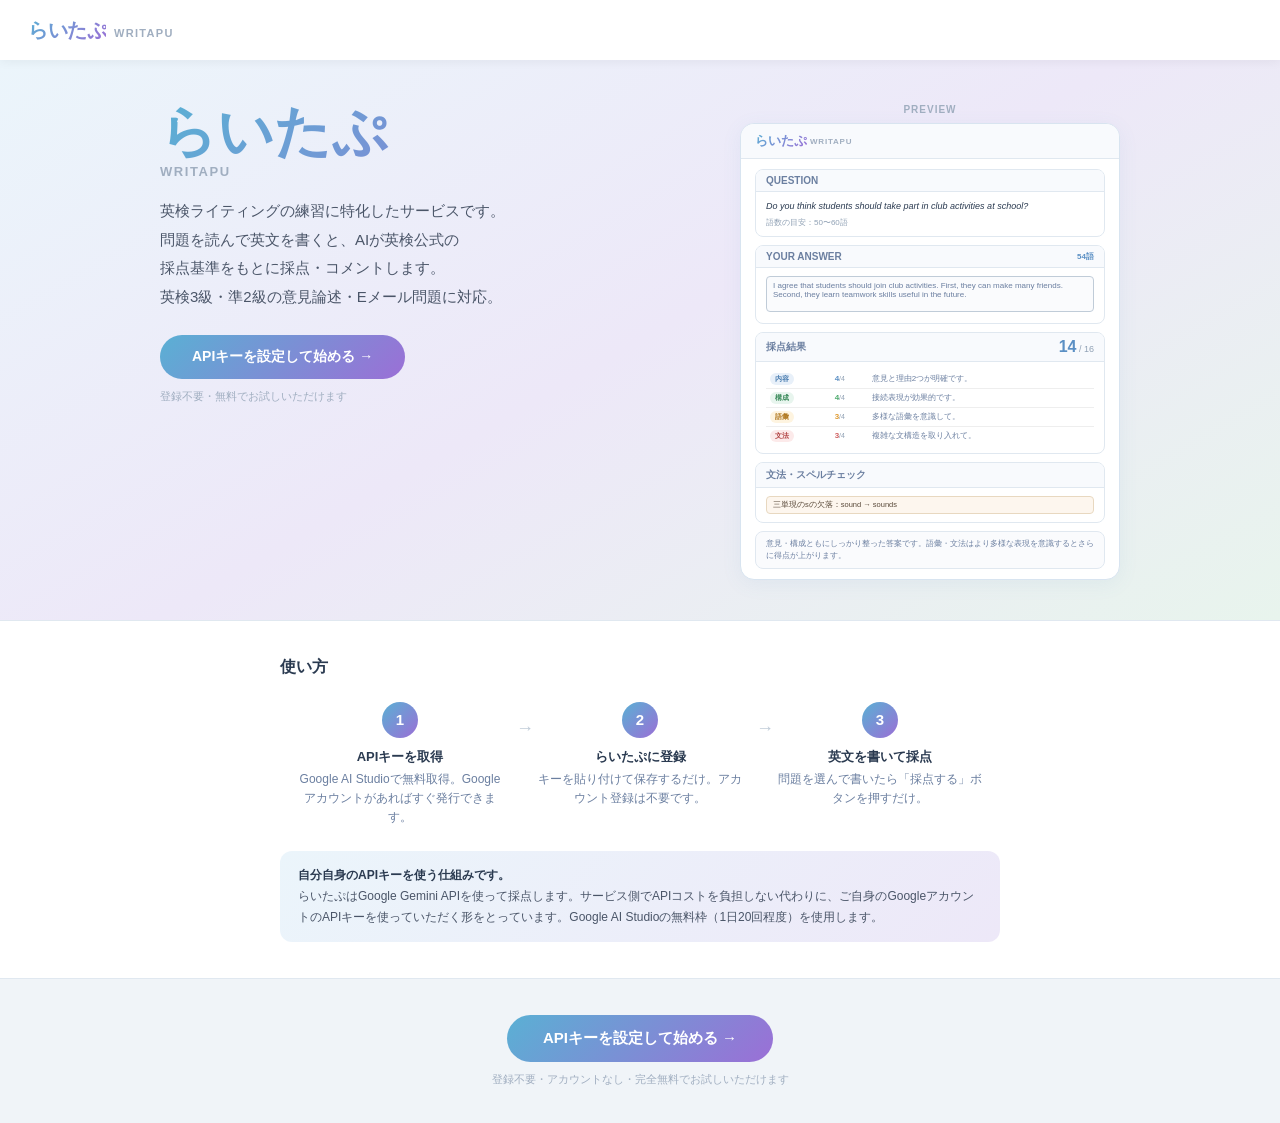
==== index.html @ c17b17aa "close #1: 初期リリース — らいたぷ 英検ライティングAI採点アプリ" ====
<!DOCTYPE html>
<html lang="ja">
<head>
  <meta charset="UTF-8">
  <meta name="viewport" content="width=device-width, initial-scale=1.0">
  <title>らいたぷ — 英検ライティング AI採点</title>
  <link rel="icon" type="image/png" href="favicon.png">
  <link rel="stylesheet" href="style.css">
</head>
<body>

<!-- ===== LANDING SCREEN ===== -->
<div id="screen-landing">
  <nav class="nav">
    <div class="logo-wrap">
      <span class="logo-text">らいたぷ</span>
      <span class="logo-sub">WRITAPU</span>
    </div>
  </nav>

  <div class="hero">
    <div class="hero-inner">
      <div class="hero-left">
        <div class="hero-title">らいたぷ</div>
        <div class="hero-sub-en">WRITAPU</div>
        <p class="hero-desc">
          英検ライティングの練習に特化したサービスです。<br>
          問題を読んで英文を書くと、AIが英検公式の<br>
          採点基準をもとに採点・コメントします。<br>
          英検3級・準2級の意見論述・Eメール問題に対応。
        </p>
        <button class="btn-primary" id="landing-cta">APIキーを設定して始める →</button>
        <div class="btn-note">登録不要・無料でお試しいただけます</div>
      </div>
      <div class="hero-right">
        <div class="preview-label">PREVIEW</div>
        <div class="preview-card">
          <div class="pv-nav">
            <span class="pv-logo">らいたぷ</span>
            <span class="pv-logo-sub">WRITAPU</span>
          </div>
          <div class="pv-body">
            <div class="pv-sec">
              <div class="pv-sec-head"><span class="pv-sec-name">QUESTION</span></div>
              <div class="pv-sec-body">
                <div class="pv-q-text">Do you think students should take part in club activities at school?</div>
                <div class="pv-q-note">語数の目安：50〜60語</div>
              </div>
            </div>
            <div class="pv-sec">
              <div class="pv-sec-head">
                <span class="pv-sec-name">YOUR ANSWER</span>
                <span style="margin-left:auto;font-size:8px;color:#5a8fc4;font-weight:700">54語</span>
              </div>
              <div class="pv-sec-body">
                <textarea class="pv-ta" readonly>I agree that students should join club activities. First, they can make many friends. Second, they learn teamwork skills useful in the future.</textarea>
              </div>
            </div>
            <div class="pv-sec">
              <div class="pv-sec-head">
                <span class="pv-sec-name">採点結果</span>
                <span style="margin-left:auto"><span class="pv-score">14</span><span class="pv-denom"> / 16</span></span>
              </div>
              <div class="pv-sec-body">
                <table class="pv-tbl">
                  <tr>
                    <td><span class="pv-pill" style="background:#e8f0f9;color:#4a7db0">内容</span></td>
                    <td class="pv-frac" style="color:#5a8fc4">4<span class="pv-frac-den">/4</span></td>
                    <td class="pv-cmt">意見と理由2つが明確です。</td>
                  </tr>
                  <tr>
                    <td><span class="pv-pill" style="background:#e8f5ee;color:#3a8a5a">構成</span></td>
                    <td class="pv-frac" style="color:#4aaa6a">4<span class="pv-frac-den">/4</span></td>
                    <td class="pv-cmt">接続表現が効果的です。</td>
                  </tr>
                  <tr>
                    <td><span class="pv-pill" style="background:#fef4e0;color:#b07820">語彙</span></td>
                    <td class="pv-frac" style="color:#e09a30">3<span class="pv-frac-den">/4</span></td>
                    <td class="pv-cmt">多様な語彙を意識して。</td>
                  </tr>
                  <tr>
                    <td><span class="pv-pill" style="background:#fceaea;color:#b04040">文法</span></td>
                    <td class="pv-frac" style="color:#d06060">3<span class="pv-frac-den">/4</span></td>
                    <td class="pv-cmt">複雑な文構造を取り入れて。</td>
                  </tr>
                </table>
              </div>
            </div>
            <div class="pv-sec">
              <div class="pv-sec-head"><span class="pv-sec-name">文法・スペルチェック</span></div>
              <div class="pv-sec-body">
                <div class="pv-err-item">三単現のsの欠落：sound → sounds</div>
              </div>
            </div>
            <div class="pv-cbox">意見・構成ともにしっかり整った答案です。語彙・文法はより多様な表現を意識するとさらに得点が上がります。</div>
          </div>
        </div>
      </div>
    </div>
  </div>

  <div class="how">
    <div class="how-inner">
      <div class="sec-title">使い方</div>
      <div class="how-steps">
        <div class="how-step">
          <div class="how-num">1</div>
          <div class="how-step-title">APIキーを取得</div>
          <div class="how-step-desc">Google AI Studioで無料取得。Googleアカウントがあればすぐ発行できます。</div>
        </div>
        <div class="how-step">
          <div class="how-num">2</div>
          <div class="how-step-title">らいたぷに登録</div>
          <div class="how-step-desc">キーを貼り付けて保存するだけ。アカウント登録は不要です。</div>
        </div>
        <div class="how-step">
          <div class="how-num">3</div>
          <div class="how-step-title">英文を書いて採点</div>
          <div class="how-step-desc">問題を選んで書いたら「採点する」ボタンを押すだけ。</div>
        </div>
      </div>
      <div class="how-note">
        <strong>自分自身のAPIキーを使う仕組みです。</strong><br>
        らいたぷはGoogle Gemini APIを使って採点します。サービス側でAPIコストを負担しない代わりに、ご自身のGoogleアカウントのAPIキーを使っていただく形をとっています。Google AI Studioの無料枠（1日20回程度）を使用します。
      </div>
    </div>
  </div>

  <div class="cta">
    <button class="cta-btn" id="landing-cta2">APIキーを設定して始める →</button>
    <div class="cta-sub">登録不要・アカウントなし・完全無料でお試しいただけます</div>
  </div>
</div>

<!-- ===== MAIN SCREEN ===== -->
<div id="screen-main" style="display:none">
  <nav class="nav">
    <div class="logo-wrap">
      <span class="logo-text">らいたぷ</span>
      <span class="logo-sub">WRITAPU</span>
    </div>
    <button class="nav-link" id="nav-settings">⚙ API設定</button>
  </nav>

  <div class="api-ok-bar">
    <span>✓ APIキーが設定されています</span>
    <div class="api-ok-right">
      <button class="api-ok-change" id="api-change-btn">変更する</button>
      <button class="api-delete-btn" id="api-delete-btn">🗑 APIキーを削除</button>
    </div>
  </div>

  <div class="main-wrap">
    <div class="main-inner">
      <div class="sel-row">
        <span class="sel-label">級・問題種別：</span>
        <select class="grade-sel" id="grade-select">
          <option value="p2-opinion">準2級 — 意見論述</option>
          <option value="p2-email">準2級 — Eメール</option>
          <option value="3-opinion">3級 — 意見論述</option>
          <option value="3-email">3級 — Eメール</option>
          <option disabled>2級以上（近日対応）</option>
        </select>
      </div>

      <div class="blocks-wrap">
        <!-- QUESTION block -->
        <div class="s-block">
          <div class="s-head"><span class="s-name">QUESTION</span></div>
          <div class="q-body" id="question-body"></div>
        </div>

        <!-- YOUR ANSWER block -->
        <div class="s-block">
          <div class="s-head"><span class="s-name">YOUR ANSWER</span></div>
          <div class="ans-body">
            <div class="ans-top">
              <div class="wc"><span id="word-count">0</span>語</div>
            </div>
            <div class="email-reply-open" id="email-reply-open" style="display:none">
              <div id="email-reply-salutation" class="email-reply-salutation"></div>
              <div class="email-reply-thanks">Thank you for your e-mail.</div>
            </div>
            <textarea
              class="ans-ta"
              id="answer-ta"
              spellcheck="false"
              autocorrect="off"
              autocomplete="off"
              placeholder="ここに英文を入力してください。"
            ></textarea>
            <div class="email-reply-close" id="email-reply-close" style="display:none">Best wishes,</div>
            <div class="ans-foot">
              <span class="ans-note">スペルチェック・自動修正はオフにしています</span>
              <button class="submit-btn" id="submit-btn">採点する →</button>
            </div>
          </div>
        </div>

        <!-- LOADING block -->
        <div class="s-block" id="loading-block" style="display:none">
          <div class="loading-wrap">
            <div class="loading-spinner"></div>
            <div class="loading-text">AIが採点しています…</div>
          </div>
        </div>

        <!-- RESULT block -->
        <div class="s-block" id="result-block" style="display:none">
          <div class="s-head"><span class="s-name">採点結果</span></div>
          <div class="res-body" id="result-body"></div>
        </div>

        <!-- ERRORS block -->
        <div class="s-block" id="errors-block" style="display:none">
          <div class="s-head"><span class="s-name">文法・スペルチェック</span></div>
          <div class="com-body">
            <div class="errors-none" id="errors-none">文法・スペルの誤りは見つかりませんでした</div>
            <ul class="errors-list" id="errors-list"></ul>
          </div>
        </div>

        <!-- OVERALL COMMENT block -->
        <div class="s-block" id="overall-block" style="display:none">
          <div class="s-head"><span class="s-name">総合コメント</span></div>
          <div class="com-body">
            <div id="overall-text"></div>
          </div>
        </div>
      </div>
    </div>
  </div>
</div>

<!-- ===== SETTINGS SCREEN ===== -->
<div id="screen-settings" style="display:none">
  <nav class="nav">
    <div class="logo-wrap">
      <span class="logo-text">らいたぷ</span>
      <span class="logo-sub">WRITAPU</span>
    </div>
    <button class="nav-link" id="settings-back">← 採点画面に戻る</button>
  </nav>

  <div class="set-wrap">
    <div>
      <div class="page-title">API設定</div>
      <div class="page-sub">
        Google Gemini APIキーを設定することで、採点機能が使えるようになります。<br>
        設定前に以下の内容をご確認ください。
      </div>
    </div>

    <!-- Agree card -->
    <div class="set-card">
      <div class="set-card-title">ご利用の前に</div>
      <div class="agree-list" id="agree-list">
        <div class="ag-item" data-idx="0">
          <div class="cb" id="cb0"></div>
          <div class="ag-txt">
            <div class="ag-tag tag-warn">採点について</div><br>
            採点はAIが英検公式の採点基準を参照して行いますが、<strong>本番試験の採点と同一であることは保証されません。</strong>また、このサービスは合格を保証するものではありません。
          </div>
        </div>
        <div class="ag-item" data-idx="1">
          <div class="cb" id="cb1"></div>
          <div class="ag-txt">
            <div class="ag-tag tag-use">利用枠・費用</div><br>
            設定するAPIキーは<strong>ご自身のGoogleアカウントのAPI利用枠・費用に影響します。</strong>無料枠の範囲内であれば費用は発生しませんが、有料プランのご利用中や無料枠を超えた場合は費用が発生することがあります。ご自身の利用状況をご確認ください。
          </div>
        </div>
        <div class="ag-item" data-idx="2">
          <div class="cb" id="cb2"></div>
          <div class="ag-txt">
            <div class="ag-tag tag-priv">プライバシー</div><br>
            APIキーは<strong>端末ごとに設定が必要</strong>です。複数の端末で利用する場合はそれぞれで設定してください。
          </div>
        </div>
        <div class="ag-item" data-idx="3">
          <div class="cb" id="cb3"></div>
          <div class="ag-txt">
            <div class="ag-tag tag-priv">プライバシー</div><br>
            APIキーは<strong>お使いのブラウザのLocalStorage（端末内）にのみ保存</strong>され、サーバーには送信・保存されません。
          </div>
        </div>
        <div class="ag-item" data-idx="4">
          <div class="cb" id="cb4"></div>
          <div class="ag-txt">
            <div class="ag-tag tag-sec">セキュリティ</div><br>
            APIキーは<strong>第三者に教えないでください。</strong>漏洩・不正利用による損害について、当サービスは責任を負いません。
          </div>
        </div>
        <div class="ag-item" data-idx="5">
          <div class="cb" id="cb5"></div>
          <div class="ag-txt">
            <div class="ag-tag tag-sec">セキュリティ</div><br>
            <strong>共有パソコンやスマートフォンでの利用は推奨しません。</strong>共有端末ではAPIキーが第三者に悪用される可能性があります。どうしても使用する場合は、使用後に必ず「APIキーを削除」ボタンでキーを削除してください。
          </div>
        </div>
        <div class="ag-item" data-idx="6">
          <div class="cb" id="cb6"></div>
          <div class="ag-txt">
            <div class="ag-tag tag-use">データ学習</div><br>
            Google AI Studioの無料枠利用時は、<strong>入力した英文がGoogleのAI学習に使用される可能性</strong>があります。本番試験の答案や個人情報を含む文章は入力しないでください。
          </div>
        </div>
      </div>
      <div class="all-row" id="all-row">
        <div class="all-cb" id="cbAll"></div>
        <div class="all-txt">上記すべてに同意する</div>
      </div>
    </div>

    <!-- Guide card (API key input is inline in step 3) -->
    <div class="set-card">
      <div class="set-card-title">APIキーの取得方法</div>
      <div class="guide-steps">
        <div class="g-step">
          <div class="g-num">1</div>
          <div>
            <div class="g-title">Google AI Studioにアクセス</div>
            <div class="g-desc">
              <a class="g-link" href="https://aistudio.google.com" target="_blank" rel="noopener">aistudio.google.com<svg xmlns="http://www.w3.org/2000/svg" width="11" height="11" viewBox="0 0 24 24" fill="none" stroke="currentColor" stroke-width="2.5" stroke-linecap="round" stroke-linejoin="round" aria-hidden="true" style="display:inline-block;vertical-align:middle;margin-left:2px;position:relative;top:-1px"><path d="M18 13v6a2 2 0 0 1-2 2H5a2 2 0 0 1-2-2V8a2 2 0 0 1 2-2h6"/><polyline points="15 3 21 3 21 9"/><line x1="10" y1="14" x2="21" y2="3"/></svg></a> を開き、Googleアカウントでログインしてください。
            </div>
          </div>
        </div>
        <div class="g-step">
          <div class="g-num">2</div>
          <div style="flex:1">
            <div class="g-title">APIキーを作成</div>
            <div class="g-desc">左メニューの「Get API key」→「APIキーを作成」をクリック。キーが発行されたら「キーをコピー」でコピーします。</div>
            <div class="g-screenshots">
              <img src="img/api-setup-01-aistudio-top.png" alt="Get API key をクリック">
              <img src="img/api-setup-02-key-list.png" alt="APIキーを作成 をクリック">
              <img src="img/api-setup-03-create-dialog.png" alt="キーを作成 をクリック">
              <img src="img/api-setup-04-copy-key.png" alt="キーをコピー をクリック">
            </div>
          </div>
        </div>
        <div class="g-step">
          <div class="g-num">3</div>
          <div style="flex:1">
            <div class="g-title">らいたぷに貼り付けて保存</div>
            <div class="g-desc">コピーしたキーを以下に貼り付けて「保存」ボタンを押してください。次回以降は自動で読み込まれます。</div>
            <div class="g-inline-form">
              <div class="api-lbl">Gemini APIキー</div>
              <div class="api-inp-wrap">
                <input class="api-inp" id="api-inp" type="password" placeholder="AIza..." disabled />
                <button class="save-btn" id="save-api-btn" disabled>保存</button>
              </div>
              <div class="api-note">キーはお使いのブラウザ内にのみ保存されます。サーバーには送信されません。</div>
            </div>
          </div>
        </div>
      </div>
      <div class="lim-grid">
        <div class="lim-item">
          <div class="lim-lbl">使用モデル</div>
          <div class="lim-val">Gemini 2.5 Flash</div>
        </div>
        <div class="lim-item lim-item--warn">
          <div class="lim-lbl">無料枠の上限</div>
          <div class="lim-val">1日 20回</div>
        </div>
      </div>
      <div class="lim-note">無料枠は1日あたり20回までです。上限に達した場合は翌日にリセットされます。</div>
    </div>
  </div>
</div>

<script src="questions.js"></script>
<script src="prompts.js"></script>
<script src="api.js"></script>
<script src="app.js"></script>
</body>
</html>
---- style.css ----
* { box-sizing: border-box; margin: 0; padding: 0; }

body {
  font-family: -apple-system, BlinkMacSystemFont, "Segoe UI", Roboto, "Helvetica Neue", Arial, sans-serif;
  font-size: 14px;
  background: #F0F4F8;
  color: #2a3a50;
}

/* ===== COMMON ===== */
.hidden { display: none; }

.nav {
  background: white;
  box-shadow: 0 2px 10px rgba(0,0,0,0.05);
  height: 60px;
  padding: 0 28px;
  display: flex;
  align-items: center;
  justify-content: space-between;
  position: sticky;
  top: 0;
  z-index: 50;
}

.logo-wrap { display: flex; align-items: baseline; }
.logo-text {
  font-size: 20px;
  font-weight: 900;
  background: linear-gradient(135deg, #5ab0d4, #9B6FD6);
  -webkit-background-clip: text;
  -webkit-text-fill-color: transparent;
  background-clip: text;
  letter-spacing: -0.5px;
}
.logo-sub {
  font-size: 11px;
  font-weight: 700;
  letter-spacing: .12em;
  color: #A0AEC0;
  margin-left: 8px;
}

.nav-link {
  font-size: 12px;
  font-weight: 700;
  color: #6b7fa0;
  background: none;
  border: none;
  cursor: pointer;
  padding: 0;
}
.nav-link:hover { color: #5a8fc4; }

.btn-primary {
  display: inline-block;
  background: linear-gradient(135deg, #5ab0d4, #9B6FD6);
  color: white;
  border: none;
  border-radius: 30px;
  padding: 13px 32px;
  font-size: 14px;
  font-weight: 700;
  cursor: pointer;
  transition: opacity .15s;
}
.btn-primary:hover { opacity: .88; }

/* ===== LANDING ===== */
.hero {
  background: linear-gradient(150deg, #EBF5FB 0%, #EDE8F8 50%, #E8F4ED 100%);
  padding: 44px 32px 40px;
}
.hero-inner {
  max-width: 960px;
  margin: 0 auto;
  display: grid;
  grid-template-columns: 1fr 380px;
  gap: 32px;
  align-items: start;
}
.hero-title {
  font-size: 56px;
  font-weight: 900;
  line-height: 1;
  background: linear-gradient(135deg, #5ab0d4, #9B6FD6);
  -webkit-background-clip: text;
  -webkit-text-fill-color: transparent;
  background-clip: text;
}
.hero-sub-en {
  font-size: 13px;
  font-weight: 800;
  letter-spacing: .12em;
  color: #A0AEC0;
  margin-top: 4px;
  margin-bottom: 18px;
}
.hero-desc {
  font-size: 15px;
  line-height: 1.9;
  color: #4A5568;
  margin-bottom: 24px;
  font-weight: 500;
}
.btn-note {
  font-size: 11px;
  color: #A0AEC0;
  font-weight: 500;
  margin-top: 10px;
}

/* Preview card */
.preview-label {
  font-size: 10px;
  font-weight: 700;
  letter-spacing: .1em;
  color: #A0AEC0;
  text-align: center;
  margin-bottom: 8px;
}
.preview-card {
  background: white;
  border-radius: 14px;
  border: 0.5px solid #d8e4f0;
  overflow: hidden;
  box-shadow: 0 4px 20px rgba(90,143,196,0.08);
}
.pv-nav {
  background: #f8fafd;
  border-bottom: 0.5px solid #e0e8f0;
  padding: 8px 14px;
  display: flex;
  align-items: center;
}
.pv-logo {
  font-size: 13px;
  font-weight: 900;
  background: linear-gradient(135deg, #5ab0d4, #9B6FD6);
  -webkit-background-clip: text;
  -webkit-text-fill-color: transparent;
  background-clip: text;
}
.pv-logo-sub { font-size: 8px; font-weight: 700; letter-spacing: .1em; color: #A0AEC0; margin-left: 3px; }
.pv-body { padding: 10px 14px; display: flex; flex-direction: column; gap: 8px; }
.pv-sec { border: 0.5px solid #e0e8f0; border-radius: 8px; overflow: hidden; }
.pv-sec-head { background: #f8fafd; border-bottom: 0.5px solid #e0e8f0; padding: 5px 10px; display: flex; align-items: center; }
.pv-sec-name { font-size: 10px; font-weight: 700; color: #6b7fa0; }
.pv-sec-body { padding: 8px 10px; }
.pv-q-text { font-size: 9px; font-style: italic; color: #2a3a50; line-height: 1.5; margin-bottom: 3px; }
.pv-q-note { font-size: 8px; color: #8fa0b4; }
.pv-ta { width: 100%; height: 36px; border: 0.5px solid #c0ccd8; border-radius: 4px; background: #fafbfd; font-size: 8px; color: #6b7fa0; padding: 4px 6px; resize: none; font-family: inherit; }
.pv-score { font-size: 16px; font-weight: 900; color: #5a8fc4; }
.pv-denom { font-size: 9px; color: #8fa0b4; font-weight: 500; }
.pv-tbl { width: 100%; border-collapse: collapse; }
.pv-tbl td { padding: 3px 4px; font-size: 8px; border-bottom: 0.5px solid #eee; vertical-align: middle; }
.pv-tbl tr:last-child td { border-bottom: none; }
.pv-pill { display: inline-block; border-radius: 8px; padding: 1px 5px; font-size: 7px; font-weight: 700; white-space: nowrap; }
.pv-frac { font-size: 11px; font-weight: 800; padding: 0 4px; white-space: nowrap; }
.pv-frac-den { font-size: 7px; font-weight: 500; color: #8fa0b4; }
.pv-cmt { font-size: 7px; color: #6b7fa0; }
.pv-err-item { font-size: 7.5px; color: #5a4a3a; background: #fdf6ee; border: 0.5px solid #e8d8c0; border-radius: 4px; padding: 3px 6px; }
.pv-cbox { font-size: 8px; color: #6b7fa0; line-height: 1.5; padding: 6px 10px; border: 0.5px solid #e0e8f0; border-radius: 8px; background: #fafbfd; font-weight: 500; }

/* How-to section */
.how {
  background: white;
  border-top: 0.5px solid #e0e8f0;
  padding: 36px 32px;
}
.how-inner { max-width: 720px; margin: 0 auto; }
.sec-title { font-size: 16px; font-weight: 800; color: #2a3a50; margin-bottom: 24px; }
.how-steps { display: flex; align-items: flex-start; }
.how-step { flex: 1; text-align: center; position: relative; padding: 0 16px; }
.how-step + .how-step::before {
  content: '→';
  position: absolute;
  left: -4px;
  top: 16px;
  font-size: 18px;
  color: #c0ccd8;
}
.how-num {
  width: 36px;
  height: 36px;
  border-radius: 50%;
  background: linear-gradient(135deg, #5ab0d4, #9B6FD6);
  color: white;
  font-size: 15px;
  font-weight: 800;
  display: flex;
  align-items: center;
  justify-content: center;
  margin: 0 auto 10px;
}
.how-step-title { font-size: 13px; font-weight: 700; color: #2a3a50; margin-bottom: 4px; }
.how-step-desc { font-size: 12px; color: #6b7fa0; line-height: 1.6; font-weight: 500; }
.how-note {
  background: linear-gradient(135deg, #EBF5FB, #EDE8F8);
  border-radius: 12px;
  padding: 14px 18px;
  margin-top: 24px;
  font-size: 12px;
  color: #4A5568;
  line-height: 1.75;
  font-weight: 500;
}
.how-note strong { font-weight: 700; color: #2a3a50; }

/* CTA section */
.cta {
  background: #F0F4F8;
  padding: 36px 32px;
  text-align: center;
  border-top: 0.5px solid #e0e8f0;
}
.cta-btn {
  background: linear-gradient(135deg, #5ab0d4, #9B6FD6);
  color: white;
  border: none;
  border-radius: 30px;
  padding: 14px 36px;
  font-size: 15px;
  font-weight: 700;
  cursor: pointer;
  transition: opacity .15s;
}
.cta-btn:hover { opacity: .88; }
.cta-sub { font-size: 11px; color: #A0AEC0; margin-top: 10px; font-weight: 500; }

/* ===== MAIN ===== */
.api-ok-bar {
  padding: 8px 20px;
  background: #f0f8f0;
  border-bottom: 0.5px solid #b0d8b0;
  font-size: 12px;
  color: #3a7a3a;
  font-weight: 700;
  display: flex;
  align-items: center;
  justify-content: space-between;
}
.api-ok-right { display: flex; align-items: center; gap: 10px; }
.api-ok-change {
  font-size: 11px;
  color: #5a8fc4;
  font-weight: 700;
  text-decoration: underline;
  cursor: pointer;
  background: none;
  border: none;
}
.api-delete-btn {
  font-size: 11px;
  color: #c05050;
  font-weight: 700;
  background: none;
  border: 0.5px solid #e0b0b0;
  border-radius: 10px;
  padding: 3px 10px;
  cursor: pointer;
}
.api-delete-btn:hover { background: #fff0f0; }

.main-wrap { padding: 20px; }
.main-inner { max-width: 760px; margin: 0 auto; }

.sel-row { display: flex; align-items: center; gap: 10px; margin-bottom: 16px; }
.sel-label { font-size: 13px; font-weight: 700; color: #6b7fa0; }
.grade-sel {
  padding: 7px 12px;
  border: 0.5px solid #d0d8e8;
  border-radius: 8px;
  font-size: 13px;
  font-weight: 500;
  background: white;
  color: #2a3a50;
  cursor: pointer;
}

/* Section blocks */
.blocks-wrap {
  border-radius: 10px;
  overflow: hidden;
  border: 0.5px solid #d0d8e8;
}
.s-block { background: white; }
.s-block + .s-block { border-top: 0.5px solid #d0d8e8; }

.s-head {
  display: flex;
  align-items: center;
  padding: 10px 18px;
  border-bottom: 0.5px solid #d0d8e8;
  background: #f8f9fc;
}
.s-name { font-size: 13px; font-weight: 700; color: #6b7fa0; letter-spacing: .04em; }

/* Question block */
.q-body { padding: 18px 20px; }
.q-inst { margin-bottom: 14px; }
.q-inst li {
  font-size: 13px;
  color: #1a1a1a;
  line-height: 1.8;
  list-style: none;
  padding-left: 1.2em;
  position: relative;
  font-weight: 500;
}
.q-inst li::before {
  content: "●";
  position: absolute;
  left: 0;
  font-size: 8px;
  top: 6px;
  color: #6b7fa0;
}
.q-inst li u { text-underline-offset: 2px; }
.q-blk { margin-top: 14px; padding-top: 14px; border-top: 0.5px solid #d0d8e8; }
.q-lbl { font-size: 13px; font-weight: 800; margin-bottom: 6px; color: #2a3a50; }
.q-txt { font-size: 14px; font-style: italic; line-height: 1.7; font-weight: 500; }
.email-box {
  background: #fafbfd;
  border: 0.5px solid #d0d8e8;
  border-radius: 8px;
  padding: 14px 16px;
  font-size: 13px;
  line-height: 1.8;
  font-weight: 500;
}
.email-from { font-size: 11px; color: #8fa0b4; margin-bottom: 8px; font-weight: 700; }
.q-foot { display: flex; justify-content: flex-end; margin-top: 14px; }
.new-btn {
  padding: 6px 16px;
  background: white;
  border: 0.5px solid #d0d8e8;
  border-radius: 16px;
  font-size: 12px;
  font-weight: 700;
  color: #6b7fa0;
  cursor: pointer;
  transition: background .12s;
}
.new-btn:hover { background: #f5f7fb; }

/* Answer block */
.ans-body { padding: 14px 20px 18px; }
.ans-top { display: flex; justify-content: flex-end; margin-bottom: 6px; }
.wc { font-size: 13px; color: #6b7fa0; font-weight: 500; }
.wc span { font-weight: 700; color: #2a3a50; }
.email-reply-open {
  font-size: 14px;
  color: #4a5a70;
  line-height: 1.8;
  margin-bottom: 8px;
}
.email-reply-salutation { font-weight: 600; }
.email-reply-close {
  font-size: 14px;
  color: #4a5a70;
  margin-top: 8px;
}
.ans-ta {
  width: 100%;
  min-height: 300px;
  transition: min-height 0.15s ease;
  border: 1px solid #c0ccd8;
  border-radius: 4px;
  padding: 14px 16px;
  font-size: 14px;
  font-family: inherit;
  color: #1a1a1a;
  resize: vertical;
  background: white;
  line-height: 2;
}
.ans-ta.email-mode { min-height: 200px; }
.ans-ta:focus { outline: none; border-color: #84b5e3; }
.ans-foot { display: flex; justify-content: flex-end; margin-top: 12px; gap: 8px; align-items: center; }
.ans-note { font-size: 11px; color: #b0bbd0; margin-right: auto; font-weight: 500; }
.submit-btn {
  padding: 8px 26px;
  background: linear-gradient(135deg, #5ab0d4, #9B6FD6);
  color: white;
  border: none;
  border-radius: 20px;
  font-size: 13px;
  font-weight: 700;
  cursor: pointer;
  transition: opacity .15s;
}
.submit-btn:hover:not(:disabled) { opacity: .88; }
.submit-btn:disabled { opacity: .55; cursor: not-allowed; }

/* Result block */
.res-body { padding: 16px 20px; }
.res-top { display: flex; justify-content: space-between; align-items: center; margin-bottom: 14px; }
.total-big { font-size: 28px; font-weight: 900; color: #5a8fc4; }
.total-den { font-size: 15px; color: #8fa0b4; font-weight: 500; }
.total-lbl { font-size: 11px; color: #8fa0b4; margin-left: 2px; }
.print-btn {
  padding: 6px 14px;
  border: 0.5px solid #d0d8e8;
  border-radius: 16px;
  font-size: 12px;
  font-weight: 700;
  color: #6b7fa0;
  background: white;
  cursor: pointer;
}
.print-btn:hover { background: #f5f7fb; }

table { width: 100%; border-collapse: collapse; font-size: 13px; }
thead th {
  font-size: 11px;
  color: #8fa0b4;
  font-weight: 700;
  text-align: left;
  padding: 0 10px 8px;
  border-bottom: 0.5px solid #d0d8e8;
}
th.ctr { text-align: center; width: 80px; }
tbody tr { border-bottom: 0.5px solid #d0d8e8; }
tbody tr:last-child { border-bottom: none; }
td { padding: 13px 10px; vertical-align: top; }
td.obs-td { width: 64px; }
td.sc-td { width: 80px; text-align: center; }

.obs-icon {
  display: inline-block;
  padding: 3px 8px;
  border-radius: 12px;
  font-size: 11px;
  font-weight: 700;
  white-space: nowrap;
}
.ic { background: #e8f0f9; color: #4a7db0; }
.is { background: #e8f5ee; color: #3a8a5a; }
.iv { background: #fef4e0; color: #b07820; }
.ig { background: #fceaea; color: #b04040; }

.score-frac { font-size: 22px; font-weight: 900; line-height: 1; }
.score-den  { font-size: 13px; font-weight: 500; opacity: 0.65; }
.scc { color: #5a8fc4; }
.scs { color: #4aaa6a; }
.scv { color: #e09a30; }
.scg { color: #d06060; }

.std-txt { font-size: 12px; color: #6b7fa0; line-height: 1.6; margin-bottom: 5px; font-weight: 500; }
.adv-btn {
  display: inline-flex;
  align-items: center;
  gap: 3px;
  font-size: 11px;
  color: #5a8fc4;
  font-weight: 700;
  background: none;
  border: none;
  cursor: pointer;
  padding: 0;
}
.adv-box {
  background: #f0f6fc;
  border-left: 2px solid #84b5e3;
  padding: 8px 10px;
  margin-top: 6px;
  font-size: 12px;
  color: #3a6a9a;
  line-height: 1.65;
  display: none;
  font-weight: 500;
}
.adv-box.show { display: block; }
.cmt-txt { font-size: 12px; color: #1a1a1a; line-height: 1.7; font-weight: 500; }

/* Loading block */
.loading-wrap {
  padding: 36px 20px;
  display: flex;
  flex-direction: column;
  align-items: center;
  gap: 16px;
}
.loading-spinner {
  width: 36px;
  height: 36px;
  border: 3px solid #e4e8ef;
  border-top-color: #5a8fc4;
  border-radius: 50%;
  animation: spin 0.8s linear infinite;
}
@keyframes spin { to { transform: rotate(360deg); } }
.loading-text { font-size: 13px; color: #6b7fa0; font-weight: 600; }

/* Errors block */
.errors-none { font-size: 13px; color: #4aaa6a; font-weight: 600; }
.errors-list {
  margin: 0;
  padding-left: 18px;
  display: flex;
  flex-direction: column;
  gap: 7px;
}
.errors-list li {
  font-size: 13px;
  color: #1a1a1a;
  line-height: 1.65;
  font-weight: 500;
}

/* Overall comment block */
.com-body { padding: 16px 20px; }
.overall-comment { font-size: 13px; color: #4A5568; line-height: 1.8; font-weight: 500; }

/* ===== SETTINGS ===== */
.set-wrap {
  max-width: 600px;
  margin: 0 auto;
  padding: 24px 20px;
  display: flex;
  flex-direction: column;
  gap: 14px;
}
.page-title { font-size: 16px; font-weight: 800; color: #2a3a50; }
.page-sub { font-size: 13px; color: #4A5568; margin-top: 4px; line-height: 1.6; font-weight: 500; }

.set-card {
  background: white;
  border-radius: 12px;
  border: 0.5px solid #d0d8e8;
  padding: 20px;
}
.set-card-title { font-size: 13px; font-weight: 800; color: #2a3a50; margin-bottom: 14px; }

.agree-list { display: flex; flex-direction: column; }
.ag-item {
  display: flex;
  align-items: flex-start;
  gap: 12px;
  padding: 12px 0;
  border-bottom: 0.5px solid #e4e8ef;
  cursor: pointer;
  user-select: none;
}
.ag-item:last-child { border-bottom: none; padding-bottom: 0; }
.ag-item:first-child { padding-top: 0; }
.ag-item:hover { opacity: .88; }

.cb {
  width: 18px;
  height: 18px;
  min-width: 18px;
  border-radius: 4px;
  border: 1.5px solid #c0ccd8;
  background: white;
  flex-shrink: 0;
  margin-top: 2px;
  display: flex;
  align-items: center;
  justify-content: center;
  transition: background .12s;
}
.cb.on { background: #5a8fc4; border-color: #5a8fc4; }
.cb.on::after { content: "✓"; color: white; font-size: 11px; font-weight: 800; line-height: 1; }

.ag-txt { font-size: 13px; color: #2a3a50; line-height: 1.65; flex: 1; font-weight: 500; }
.ag-tag {
  display: inline-block;
  font-size: 10px;
  font-weight: 800;
  padding: 1px 7px;
  border-radius: 8px;
  margin-bottom: 4px;
}
.tag-warn { background: #fef4e0; color: #b07820; }
.tag-priv { background: #e8f0f9; color: #4a7db0; }
.tag-use  { background: #e8f5ee; color: #3a8a5a; }
.tag-sec  { background: #fceaea; color: #b04040; }

.all-row {
  display: flex;
  align-items: center;
  gap: 10px;
  padding: 10px 12px;
  background: #f8f9fc;
  border-radius: 8px;
  cursor: pointer;
  border: 0.5px solid #d0d8e8;
  margin-top: 14px;
  user-select: none;
}
.all-row:hover { background: #f0f4f8; }
.all-txt { font-size: 13px; font-weight: 800; color: #2a3a50; }
.all-cb {
  width: 18px;
  height: 18px;
  min-width: 18px;
  border-radius: 4px;
  border: 1.5px solid #c0ccd8;
  background: white;
  flex-shrink: 0;
  display: flex;
  align-items: center;
  justify-content: center;
}
.all-cb.on { background: #5a8fc4; border-color: #5a8fc4; }
.all-cb.on::after { content: "✓"; color: white; font-size: 11px; font-weight: 800; }

.api-lbl { font-size: 12px; color: #6b7fa0; font-weight: 700; margin-bottom: 4px; }
.api-inp-wrap { display: flex; gap: 8px; }
.api-inp {
  flex: 1;
  padding: 9px 12px;
  border: 0.5px solid #d0d8e8;
  border-radius: 8px;
  font-size: 13px;
  font-family: monospace;
  color: #2a3a50;
  background: #fafbfd;
}
.api-inp:disabled { opacity: .4; cursor: not-allowed; }
.api-inp:focus { outline: none; border-color: #84b5e3; }

.save-btn-wrap { /* container for save button alignment */ }
.save-btn {
  padding: 9px 18px;
  background: linear-gradient(135deg, #5ab0d4, #9B6FD6);
  color: white;
  border: none;
  border-radius: 8px;
  font-size: 13px;
  font-weight: 700;
  cursor: pointer;
  transition: opacity .15s;
  white-space: nowrap;
}
.save-btn:disabled { opacity: .4; cursor: not-allowed; }
.save-btn:hover:not(:disabled) { opacity: .88; }
.api-note { font-size: 11px; color: #8fa0b4; line-height: 1.6; font-weight: 500; }

.guide-steps { display: flex; flex-direction: column; }
.g-step {
  display: flex;
  gap: 12px;
  padding: 11px 0;
  border-bottom: 0.5px solid #e4e8ef;
}
.g-step:last-child { border-bottom: none; padding-bottom: 0; }
.g-step:first-child { padding-top: 0; }
.g-num {
  width: 22px;
  height: 22px;
  min-width: 22px;
  border-radius: 50%;
  background: linear-gradient(135deg, #5ab0d4, #9B6FD6);
  color: white;
  font-size: 11px;
  font-weight: 800;
  display: flex;
  align-items: center;
  justify-content: center;
  flex-shrink: 0;
  margin-top: 1px;
}
.g-title { font-size: 13px; font-weight: 700; color: #2a3a50; margin-bottom: 3px; }
.g-desc { font-size: 12px; color: #6b7fa0; line-height: 1.6; font-weight: 500; }
.g-link { color: #5a8fc4; text-decoration: underline; }

.g-screenshots {
  margin-top: 12px;
  display: flex;
  flex-direction: column;
  gap: 8px;
}
.g-screenshots img {
  max-width: 100%;
  border-radius: 6px;
  border: 0.5px solid #d0d8e8;
  box-shadow: 0 2px 8px rgba(0,0,0,0.06);
}

.g-inline-form {
  margin-top: 12px;
  display: flex;
  flex-direction: column;
  gap: 8px;
}

.lim-grid { display: grid; grid-template-columns: 1fr 1fr; gap: 8px; margin-top: 12px; }
.lim-item {
  background: #fafbfd;
  border: 0.5px solid #d0d8e8;
  border-radius: 8px;
  padding: 10px 12px;
}
.lim-lbl { font-size: 11px; color: #8fa0b4; margin-bottom: 3px; font-weight: 700; }
.lim-val { font-size: 14px; font-weight: 800; color: #2a3a50; }
.lim-item--warn { background: #fff8f0; border-color: #f4a93a; }
.lim-item--warn .lim-lbl { color: #c87a1a; }
.lim-item--warn .lim-val { color: #b85e00; }
.lim-note { font-size: 12px; color: #8fa0b4; margin-top: 8px; line-height: 1.5; }

/* ===== PRINT ===== */
@media print {
  .nav,
  .api-ok-bar,
  .api-ok-right,
  .sel-row,
  .new-btn,
  .submit-btn,
  .print-btn,
  .adv-btn,
  .adv-box,
  .ans-top,
  .ans-note {
    display: none !important;
  }
  body { background: white; }
  .blocks-wrap { border: none; box-shadow: none; }
  .s-block { border: none; }
  .ans-ta {
    border: 1px solid #ccc;
    resize: none;
    min-height: unset;
    height: auto;
  }
}

/* ===== RESPONSIVE ===== */
@media (max-width: 700px) {
  .hero-inner { grid-template-columns: 1fr; }
  .hero-right { display: none; }
  .how-steps { flex-direction: column; gap: 20px; }
  .how-step + .how-step::before { display: none; }
}
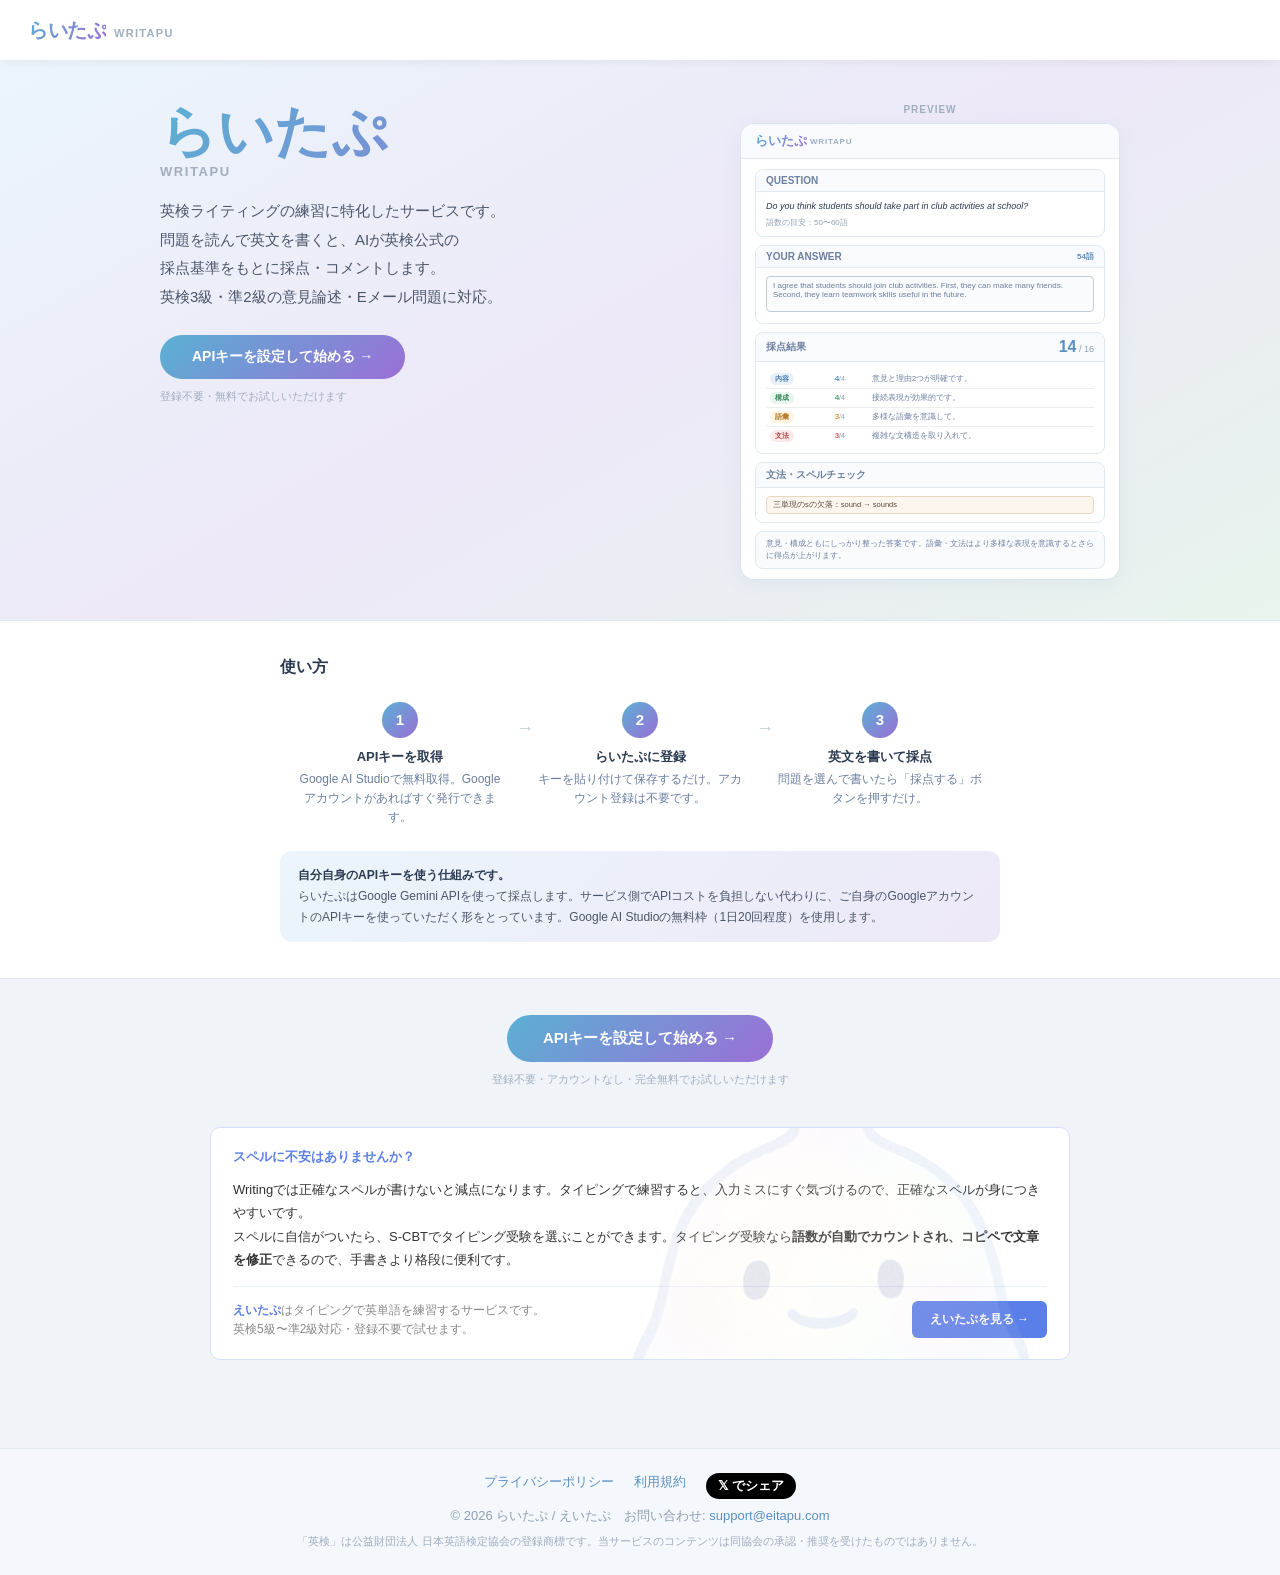
==== commit 778ce682: "close #1: フッター・えいたぷバナー・プライバシーポリシー・利用規約・GA・サイトマップを追加" ====
--- a/index.html
+++ b/index.html
@@ -6,6 +6,14 @@
   <title>らいたぷ — 英検ライティング AI採点</title>
   <link rel="icon" type="image/png" href="favicon.png">
   <link rel="stylesheet" href="style.css">
+  <!-- Google Analytics -->
+  <script async src="https://www.googletagmanager.com/gtag/js?id=G-8MHN0GRY4X"></script>
+  <script>
+    window.dataLayer = window.dataLayer || [];
+    function gtag(){dataLayer.push(arguments);}
+    gtag('js', new Date());
+    gtag('config', 'G-8MHN0GRY4X');
+  </script>
 </head>
 <body>
 
@@ -130,6 +138,20 @@
     <button class="cta-btn" id="landing-cta2">APIキーを設定して始める →</button>
     <div class="cta-sub">登録不要・アカウントなし・完全無料でお試しいただけます</div>
   </div>
+
+  <div class="landing-promo">
+    <div class="landing-promo-inner">
+      <div class="promo-block">
+        <img src="img/slime_a.png" alt="" class="promo-slime-bg" aria-hidden="true">
+        <p class="promo-heading">スペルに不安はありませんか？</p>
+        <p class="promo-body">Writingでは正確なスペルが書けないと減点になります。タイピングで練習すると、入力ミスにすぐ気づけるので、正確なスペルが身につきやすいです。<br>スペルに自信がついたら、S-CBTでタイピング受験を選ぶことができます。タイピング受験なら<strong>語数が自動でカウントされ、コピペで文章を修正</strong>できるので、手書きより格段に便利です。</p>
+        <div class="promo-footer">
+          <p class="promo-footer-text"><strong>えいたぷ</strong>はタイピングで英単語を練習するサービスです。<br>英検5級〜準2級対応・登録不要で試せます。</p>
+          <a href="https://eitapu.com" target="_blank" rel="noopener" class="promo-btn">えいたぷを見る →</a>
+        </div>
+      </div>
+    </div>
+  </div>
 </div>
 
 <!-- ===== MAIN SCREEN ===== -->
@@ -227,6 +249,21 @@
             <div id="overall-text"></div>
           </div>
         </div>
+
+      </div>
+    </div>
+  </div>
+
+  <div class="landing-promo">
+    <div class="landing-promo-inner">
+      <div class="promo-block" id="promo-block">
+        <img src="img/slime_a.png" alt="" class="promo-slime-bg" aria-hidden="true">
+        <p class="promo-heading">スペルに不安はありませんか？</p>
+        <p class="promo-body">Writingでは正確なスペルが書けないと減点になります。タイピングで練習すると、入力ミスにすぐ気づけるので、正確なスペルが身につきやすいです。<br>スペルに自信がついたら、S-CBTでタイピング受験を選ぶことができます。タイピング受験なら<strong>語数が自動でカウントされ、コピペで文章を修正</strong>できるので、手書きより格段に便利です。</p>
+        <div class="promo-footer">
+          <p class="promo-footer-text"><strong>えいたぷ</strong>はタイピングで英単語を練習するサービスです。<br>英検5級〜準2級対応・登録不要で試せます。</p>
+          <a href="https://eitapu.com" target="_blank" rel="noopener" class="promo-btn">えいたぷを見る →</a>
+        </div>
       </div>
     </div>
   </div>
@@ -368,6 +405,18 @@
   </div>
 </div>
 
+<footer class="site-footer">
+  <div class="site-footer-inner">
+    <div class="footer-links">
+      <a href="privacy.html" class="footer-link">プライバシーポリシー</a>
+      <a href="terms.html" class="footer-link">利用規約</a>
+      <a href="https://x.com/intent/tweet?text=らいたぷ%20—%20英検ライティングをAIが採点&url=https://write.eitapu.com" target="_blank" rel="noopener" class="footer-link footer-link--x">𝕏 でシェア</a>
+    </div>
+    <div class="footer-copy">© 2026 らいたぷ / えいたぷ　お問い合わせ: <a href="mailto:support@eitapu.com" class="footer-link">support@eitapu.com</a></div>
+    <div class="footer-disclaimer">「英検」は公益財団法人 日本英語検定協会の登録商標です。当サービスのコンテンツは同協会の承認・推奨を受けたものではありません。</div>
+  </div>
+</footer>
+
 <script src="questions.js"></script>
 <script src="prompts.js"></script>
 <script src="api.js"></script>
--- a/style.css
+++ b/style.css
@@ -701,6 +701,66 @@
 .lim-item--warn .lim-val { color: #b85e00; }
 .lim-note { font-size: 12px; color: #8fa0b4; margin-top: 8px; line-height: 1.5; }
 
+/* ===== PROMO BLOCK ===== */
+.landing-promo { padding: 0 20px 40px; }
+.landing-promo-inner { max-width: 860px; margin: 0 auto; }
+.promo-block {
+  position: relative;
+  background: #fff;
+  border: 1.5px solid #d6e0f8;
+  border-radius: 10px;
+  padding: 20px 22px;
+  margin-top: 4px;
+  overflow: hidden;
+}
+.promo-slime-bg {
+  position: absolute;
+  right: -20px;
+  top: 50%;
+  transform: translateY(-50%);
+  width: 60%;
+  height: auto;
+  opacity: 0.15;
+  pointer-events: none;
+  user-select: none;
+}
+.promo-heading { font-size: 13px; font-weight: 700; color: #5b7fe8; margin: 0 0 12px; }
+.promo-body { font-size: 13px; color: #333; line-height: 1.8; margin: 0 0 14px; }
+.promo-footer {
+  border-top: 1px solid #e8eef8;
+  padding-top: 14px;
+  display: flex;
+  align-items: center;
+  justify-content: space-between;
+  gap: 16px;
+  flex-wrap: wrap;
+}
+.promo-footer-text { font-size: 12px; color: #888; margin: 0; line-height: 1.6; }
+.promo-footer-text strong { color: #5b7fe8; }
+.promo-btn {
+  flex-shrink: 0;
+  background: #5b7fe8;
+  color: #fff;
+  font-size: 12px;
+  font-weight: 600;
+  padding: 10px 18px;
+  border-radius: 6px;
+  text-decoration: none;
+  white-space: nowrap;
+}
+.promo-btn:hover { opacity: 0.88; text-decoration: none; }
+
+/* ===== FOOTER ===== */
+.site-footer { background: #f4f7fb; border-top: 1px solid #e0e8f0; margin-top: 48px; }
+.site-footer-inner { max-width: 860px; margin: 0 auto; padding: 24px 20px; display: flex; flex-direction: column; gap: 8px; align-items: center; text-align: center; }
+.footer-links { display: flex; gap: 20px; flex-wrap: wrap; justify-content: center; }
+.footer-link { font-size: 13px; color: #5a8fc4; text-decoration: none; }
+.footer-link:hover { text-decoration: underline; }
+.footer-link--x { background: #000; color: #fff; padding: 4px 12px; border-radius: 20px; font-weight: 700; }
+.footer-link--x:hover { background: #333; text-decoration: none; }
+.footer-copy { font-size: 13px; color: #8fa0b4; }
+.footer-disclaimer { font-size: 11px; color: #a0aec0; line-height: 1.6; width: 100%; }
+
 /* ===== PRINT ===== */
 @media print {
   .nav,
@@ -713,7 +773,8 @@
   .adv-btn,
   .adv-box,
   .ans-top,
-  .ans-note {
+  .ans-note,
+  .site-footer {
     display: none !important;
   }
   body { background: white; }
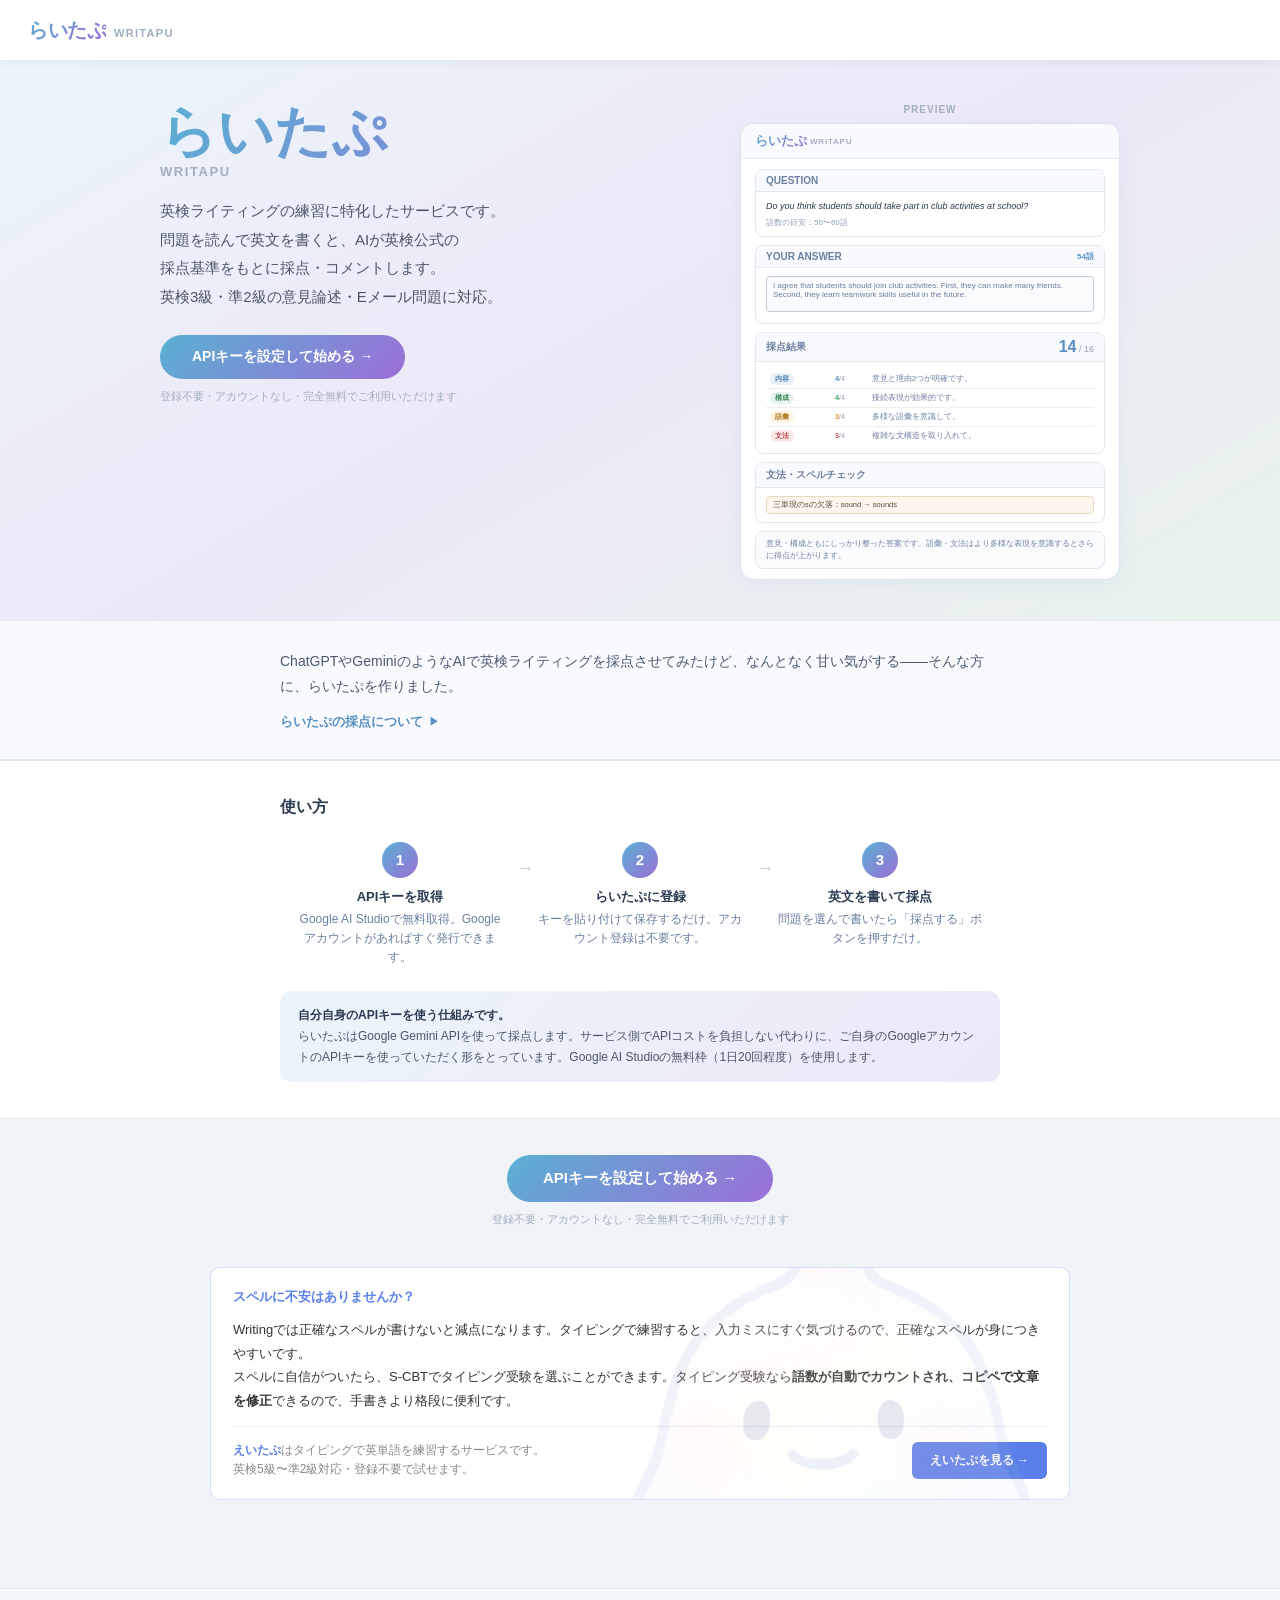
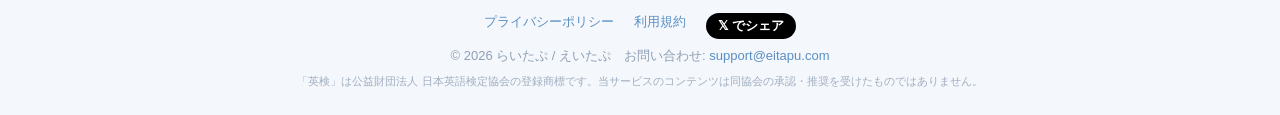
==== commit c49c529c: "feat #3: ヒーローと使い方の間に採点説明アコーディオンを追加 Co-Authored-By: Claude Sonnet 4.6 <noreply@anthropic.com>" ====
--- a/index.html
+++ b/index.html
@@ -38,7 +38,7 @@
           英検3級・準2級の意見論述・Eメール問題に対応。
         </p>
         <button class="btn-primary" id="landing-cta">APIキーを設定して始める →</button>
-        <div class="btn-note">登録不要・無料でお試しいただけます</div>
+        <div class="btn-note">登録不要・アカウントなし・完全無料でご利用いただけます</div>
       </div>
       <div class="hero-right">
         <div class="preview-label">PREVIEW</div>
@@ -107,6 +107,21 @@
     </div>
   </div>
 
+  <div class="about-scoring">
+    <div class="about-scoring-inner">
+      <p class="about-scoring-intro">ChatGPTやGeminiのようなAIで英検ライティングを採点させてみたけど、なんとなく甘い気がする——そんな方に、らいたぷを作りました。</p>
+      <details class="scoring-details">
+        <summary class="scoring-summary">らいたぷの採点について <span class="scoring-arrow">▶</span></summary>
+        <div class="scoring-body">
+          <p>一般的なAIチャットは「褒め上手」です。英検ライティングに必要な内容・構成・語彙・文法の4観点を正確に採点するより、「良い返答をする」ように最適化されているため、採点が甘くなりやすいという特性があります。</p>
+          <p>らいたぷでは英検の採点基準に沿ったプロンプトを設計し、特定の観点で減点が発生する場合にその理由を明示するよう指示しています。「なんとなく高い点数」ではなく、改善すべきポイントを把握できる採点を目指しています。</p>
+          <p>ただし、AIによる採点である以上、英検本番の採点結果を保証するものではありません。合否判定の参考にはせず、練習・フィードバックのツールとして活用してください。</p>
+          <p>英検本番に近い難易度で練習したい方には、英検公式のウェブサイトや過去問をあわせてご活用いただくことをおすすめします。</p>
+        </div>
+      </details>
+    </div>
+  </div>
+
   <div class="how">
     <div class="how-inner">
       <div class="sec-title">使い方</div>
@@ -136,7 +151,7 @@
 
   <div class="cta">
     <button class="cta-btn" id="landing-cta2">APIキーを設定して始める →</button>
-    <div class="cta-sub">登録不要・アカウントなし・完全無料でお試しいただけます</div>
+    <div class="cta-sub">登録不要・アカウントなし・完全無料でご利用いただけます</div>
   </div>
 
   <div class="landing-promo">
--- a/style.css
+++ b/style.css
@@ -206,6 +206,53 @@
   font-weight: 500;
 }
 .how-note strong { font-weight: 700; color: #2a3a50; }
+
+/* ===== ABOUT SCORING ACCORDION ===== */
+.about-scoring {
+  background: #f8fafd;
+  border-top: 0.5px solid #e0e8f0;
+  border-bottom: 0.5px solid #e0e8f0;
+  padding: 28px 32px;
+}
+.about-scoring-inner { max-width: 720px; margin: 0 auto; }
+.about-scoring-intro {
+  font-size: 14px;
+  color: #4a5a70;
+  line-height: 1.8;
+  margin: 0 0 14px;
+  font-weight: 500;
+}
+.scoring-details { border: none; }
+.scoring-summary {
+  font-size: 13px;
+  font-weight: 700;
+  color: #5a8fc4;
+  cursor: pointer;
+  list-style: none;
+  display: flex;
+  align-items: center;
+  gap: 6px;
+  user-select: none;
+}
+.scoring-summary::-webkit-details-marker { display: none; }
+.scoring-arrow {
+  font-size: 10px;
+  transition: transform 0.2s;
+  display: inline-block;
+}
+.scoring-details[open] .scoring-arrow { transform: rotate(90deg); }
+.scoring-body {
+  margin-top: 14px;
+  padding-top: 14px;
+  border-top: 1px solid #e8eef6;
+}
+.scoring-body p {
+  font-size: 13px;
+  color: #4a5a70;
+  line-height: 1.85;
+  margin: 0 0 12px;
+}
+.scoring-body p:last-child { margin-bottom: 0; }
 
 /* CTA section */
 .cta {
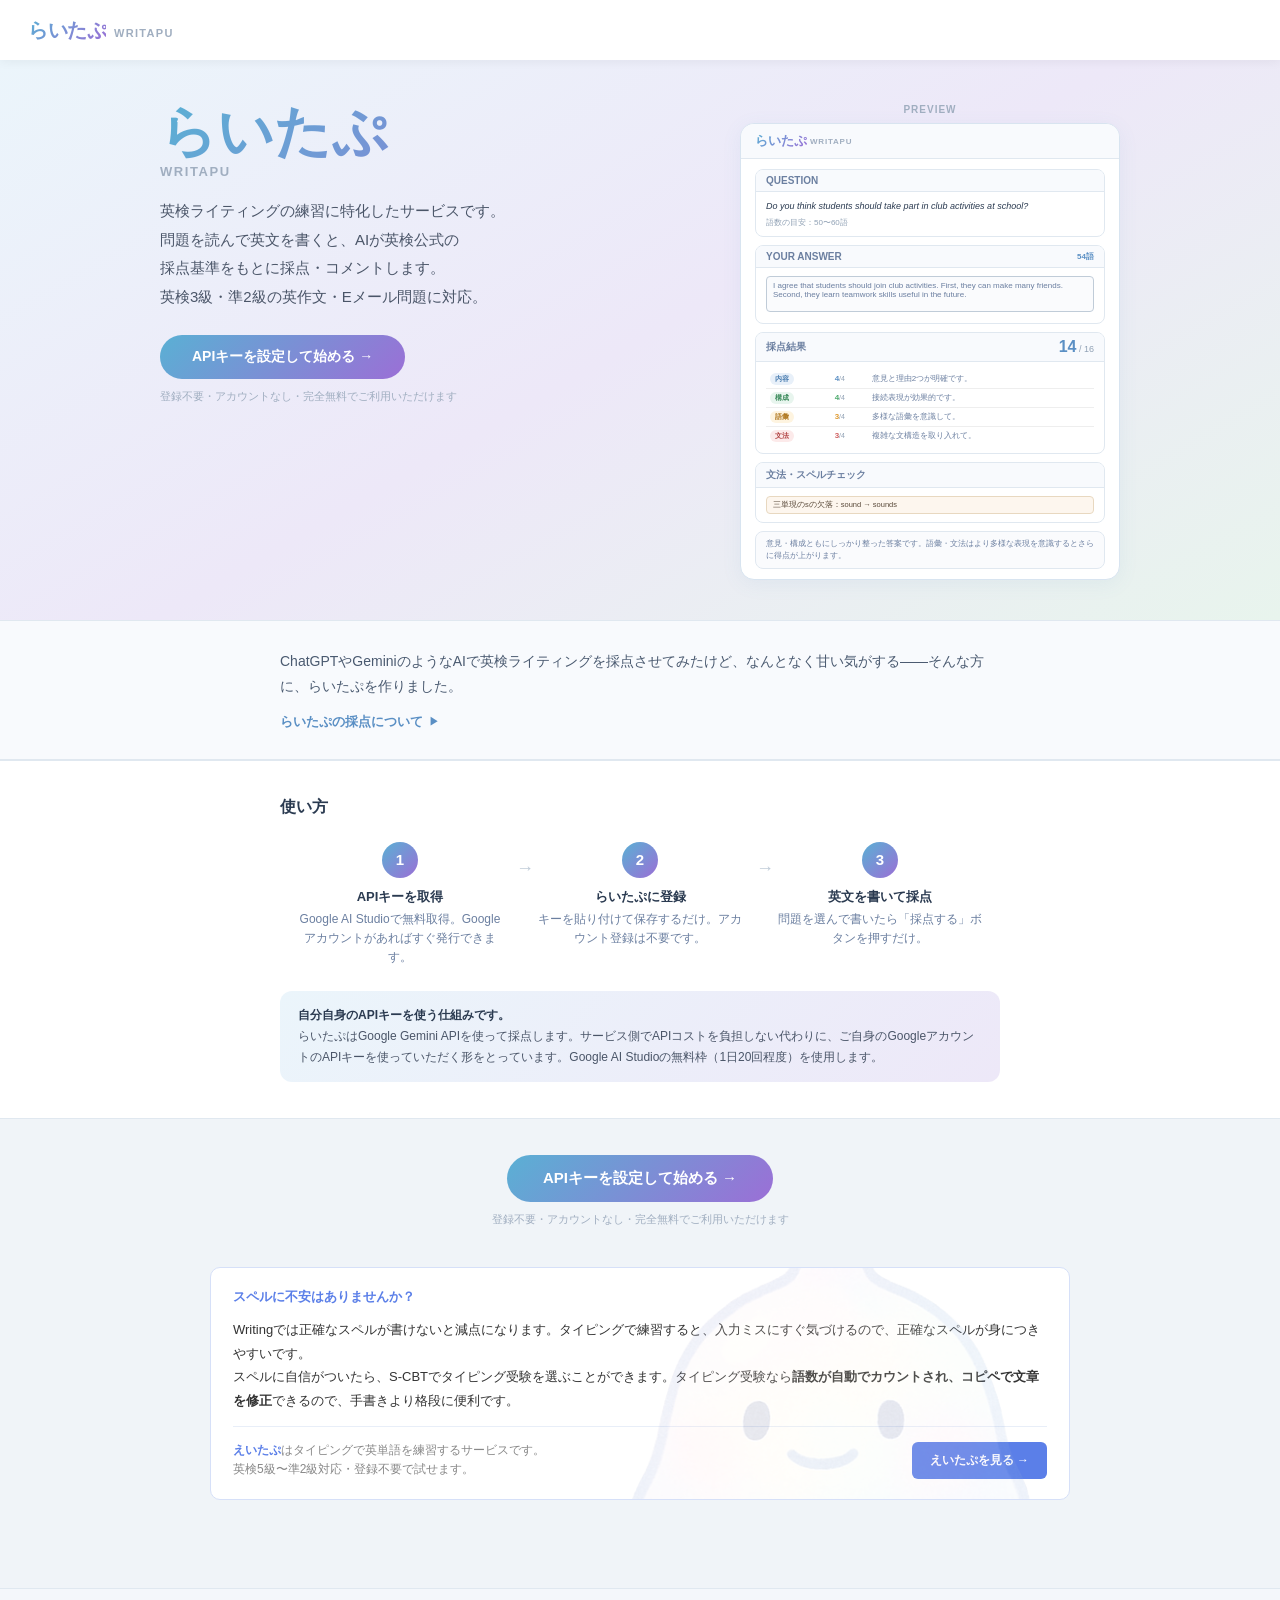
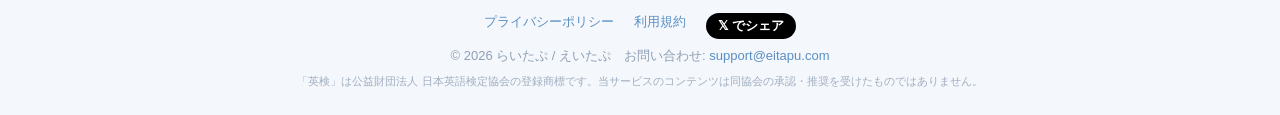
==== commit fcb9cf91: "feat close #5: 採点結果のシェア機能追加・UI改善 Co-Authored-By: Claude Sonnet 4.6 <noreply@anthropic.com>" ====
--- a/index.html
+++ b/index.html
@@ -3,7 +3,14 @@
 <head>
   <meta charset="UTF-8">
   <meta name="viewport" content="width=device-width, initial-scale=1.0">
-  <title>らいたぷ — 英検ライティング AI採点</title>
+  <title>らいたぷ — 英検ライティング・英作文 AI採点【無料】</title>
+  <meta name="description" content="英検3級・準2級のライティング（英作文）をAIが即採点。英作文・Eメール問題に対応。採点基準に沿ったフィードバックで弱点が分かる。登録不要・完全無料。">
+  <meta property="og:title" content="らいたぷ — 英検ライティング・英作文 AI採点【無料】">
+  <meta property="og:description" content="英検3級・準2級のライティング（英作文）をAIが即採点。英作文・Eメール問題に対応。採点基準に沿ったフィードバックで弱点が分かる。登録不要・完全無料。">
+  <meta property="og:type" content="website">
+  <meta property="og:url" content="https://write.eitapu.com/">
+  <meta name="twitter:card" content="summary_large_image">
+  <link rel="canonical" href="https://write.eitapu.com/">
   <link rel="icon" type="image/png" href="favicon.png">
   <link rel="stylesheet" href="style.css">
   <!-- Google Analytics -->
@@ -35,7 +42,7 @@
           英検ライティングの練習に特化したサービスです。<br>
           問題を読んで英文を書くと、AIが英検公式の<br>
           採点基準をもとに採点・コメントします。<br>
-          英検3級・準2級の意見論述・Eメール問題に対応。
+          英検3級・準2級の英作文・Eメール問題に対応。
         </p>
         <button class="btn-primary" id="landing-cta">APIキーを設定して始める →</button>
         <div class="btn-note">登録不要・アカウントなし・完全無料でご利用いただけます</div>
@@ -192,12 +199,13 @@
       <div class="sel-row">
         <span class="sel-label">級・問題種別：</span>
         <select class="grade-sel" id="grade-select">
-          <option value="p2-opinion">準2級 — 意見論述</option>
+          <option value="p2-opinion">準2級 — 英作文</option>
           <option value="p2-email">準2級 — Eメール</option>
-          <option value="3-opinion">3級 — 意見論述</option>
+          <option value="3-opinion">3級 — 英作文</option>
           <option value="3-email">3級 — Eメール</option>
           <option disabled>2級以上（近日対応）</option>
         </select>
+        <button class="custom-mode-btn" id="custom-mode-btn">✏ 自分で問題を入力する</button>
       </div>
 
       <div class="blocks-wrap">
@@ -265,6 +273,12 @@
           </div>
         </div>
 
+        <!-- SHARE block -->
+        <div class="s-block" id="share-block" style="display:none">
+          <div class="s-head"><span class="s-name">SHARE</span></div>
+          <div class="share-body" id="share-body"></div>
+        </div>
+
       </div>
     </div>
   </div>
--- a/style.css
+++ b/style.css
@@ -391,6 +391,84 @@
 }
 .new-btn:hover { background: #f5f7fb; }
 
+/* Custom mode toggle button */
+.custom-mode-btn {
+  margin-left: auto;
+  padding: 6px 14px;
+  background: white;
+  border: 0.5px solid #d0d8e8;
+  border-radius: 16px;
+  font-size: 12px;
+  font-weight: 700;
+  color: #6b7fa0;
+  cursor: pointer;
+  transition: background .12s, color .12s, border-color .12s;
+  white-space: nowrap;
+}
+.custom-mode-btn:hover { background: #f5f7fb; }
+.custom-mode-btn.active {
+  background: #eef4ff;
+  color: #5a8fd4;
+  border-color: #84b5e3;
+}
+
+/* Custom question input */
+.q-custom-ta {
+  width: 100%;
+  border: 0.5px solid #d0d8e8;
+  border-radius: 8px;
+  padding: 10px 12px;
+  font-size: 14px;
+  font-family: inherit;
+  line-height: 1.7;
+  resize: vertical;
+  min-height: 100px;
+  background: white;
+  color: #2a3a50;
+}
+.q-custom-ta:focus { outline: none; border-color: #84b5e3; }
+
+.custom-email-fixed {
+  font-size: 13px;
+  font-weight: 500;
+  line-height: 1.8;
+  color: #6b7fa0;
+  padding: 2px 0;
+}
+.custom-email-fixed + .q-custom-ta { margin-top: 6px; }
+.q-custom-ta + .custom-email-fixed { margin-top: 6px; }
+
+.custom-underline-wrap {
+  margin-top: 12px;
+  display: flex;
+  flex-direction: column;
+  gap: 4px;
+}
+.custom-underline-label {
+  font-size: 12px;
+  font-weight: 700;
+  color: #6b7fa0;
+  letter-spacing: .04em;
+}
+.custom-underline-ta {
+  width: 100%;
+  border: 0.5px solid #d0d8e8;
+  border-radius: 8px;
+  padding: 8px 12px;
+  font-size: 13px;
+  font-family: inherit;
+  line-height: 1.6;
+  resize: vertical;
+  background: white;
+  color: #2a3a50;
+}
+.custom-underline-ta:focus { outline: none; border-color: #84b5e3; }
+.custom-underline-note {
+  font-size: 11px;
+  color: #8fa0b4;
+  line-height: 1.5;
+}
+
 /* Answer block */
 .ans-body { padding: 14px 20px 18px; }
 .ans-top { display: flex; justify-content: flex-end; margin-bottom: 6px; }
@@ -559,6 +637,31 @@
 /* Overall comment block */
 .com-body { padding: 16px 20px; }
 .overall-comment { font-size: 13px; color: #4A5568; line-height: 1.8; font-weight: 500; }
+
+/* Share block */
+.share-body { padding: 14px 20px 18px; }
+.share-row {
+  display: flex;
+  flex-wrap: wrap;
+  gap: 8px;
+}
+.share-btn {
+  padding: 8px 16px;
+  border-radius: 20px;
+  font-size: 13px;
+  font-weight: 700;
+  cursor: pointer;
+  border: none;
+  transition: opacity .12s;
+  white-space: nowrap;
+}
+.share-btn:hover { opacity: .82; }
+.share-btn--native { background: linear-gradient(135deg, #5ab0d4, #9B6FD6); color: white; }
+.share-btn--x      { background: #000; color: white; }
+.share-btn--line   { background: #06C755; color: white; }
+.share-btn--copy   { background: #f0f4f8; color: #2a3a50; border: 0.5px solid #d0d8e8; }
+.share-btn--img    { background: #f0f4f8; color: #2a3a50; border: 0.5px solid #d0d8e8; }
+.share-btn--print  { background: #f0f4f8; color: #2a3a50; border: 0.5px solid #d0d8e8; }
 
 /* ===== SETTINGS ===== */
 .set-wrap {
@@ -817,6 +920,7 @@
   .new-btn,
   .submit-btn,
   .print-btn,
+  .share-btn--print,
   .adv-btn,
   .adv-box,
   .ans-top,
